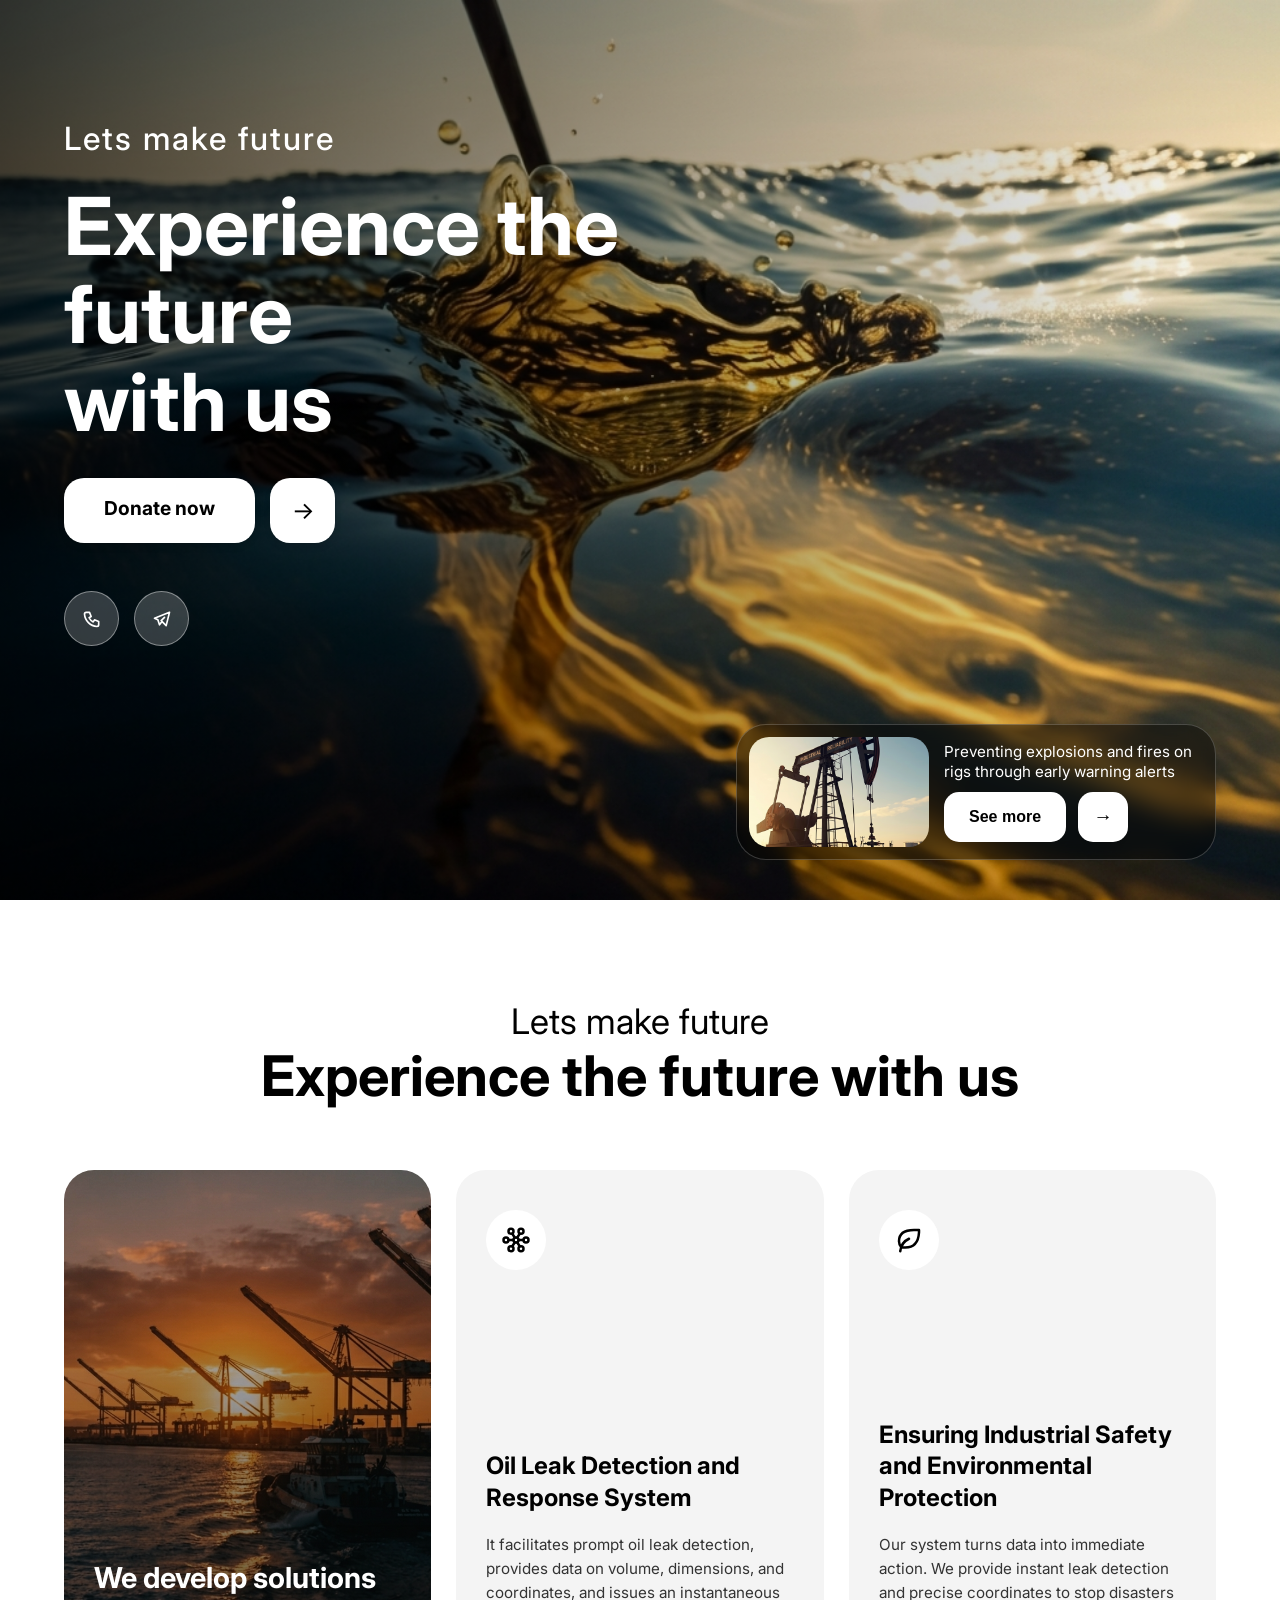
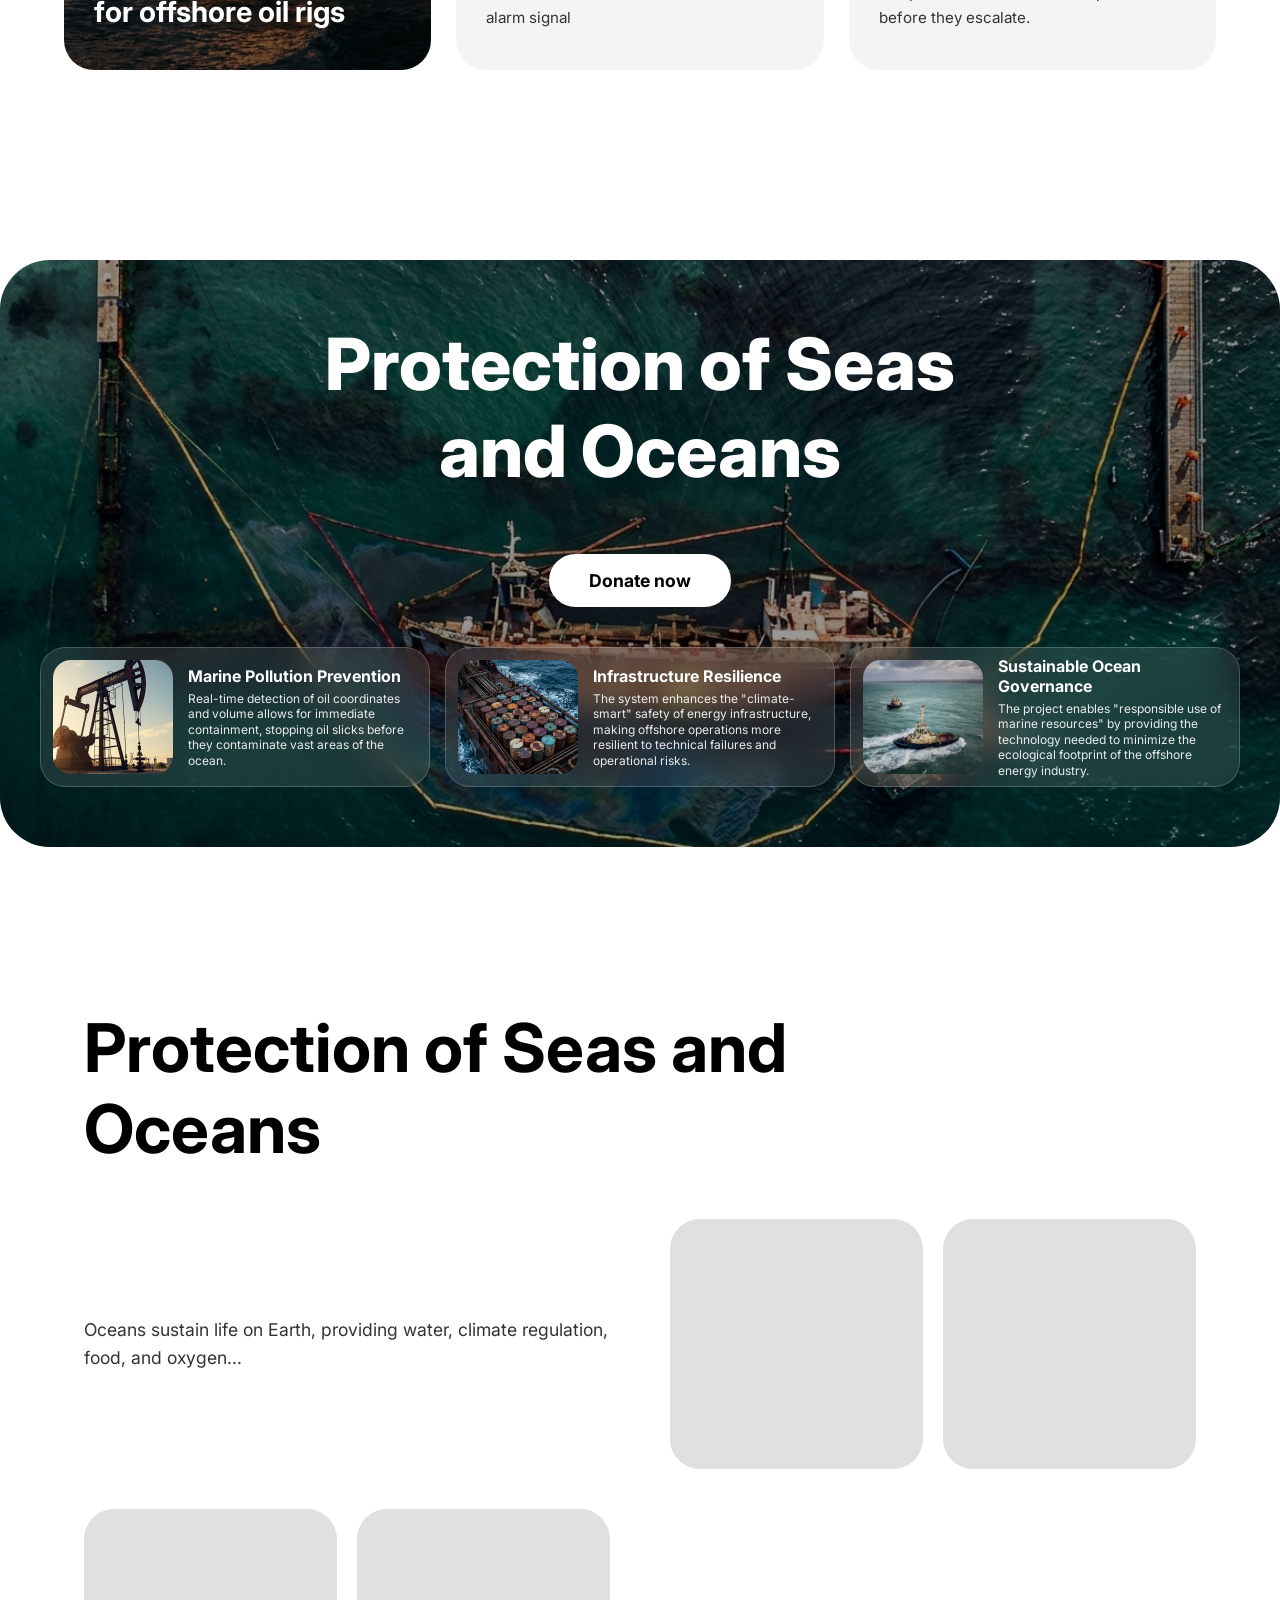
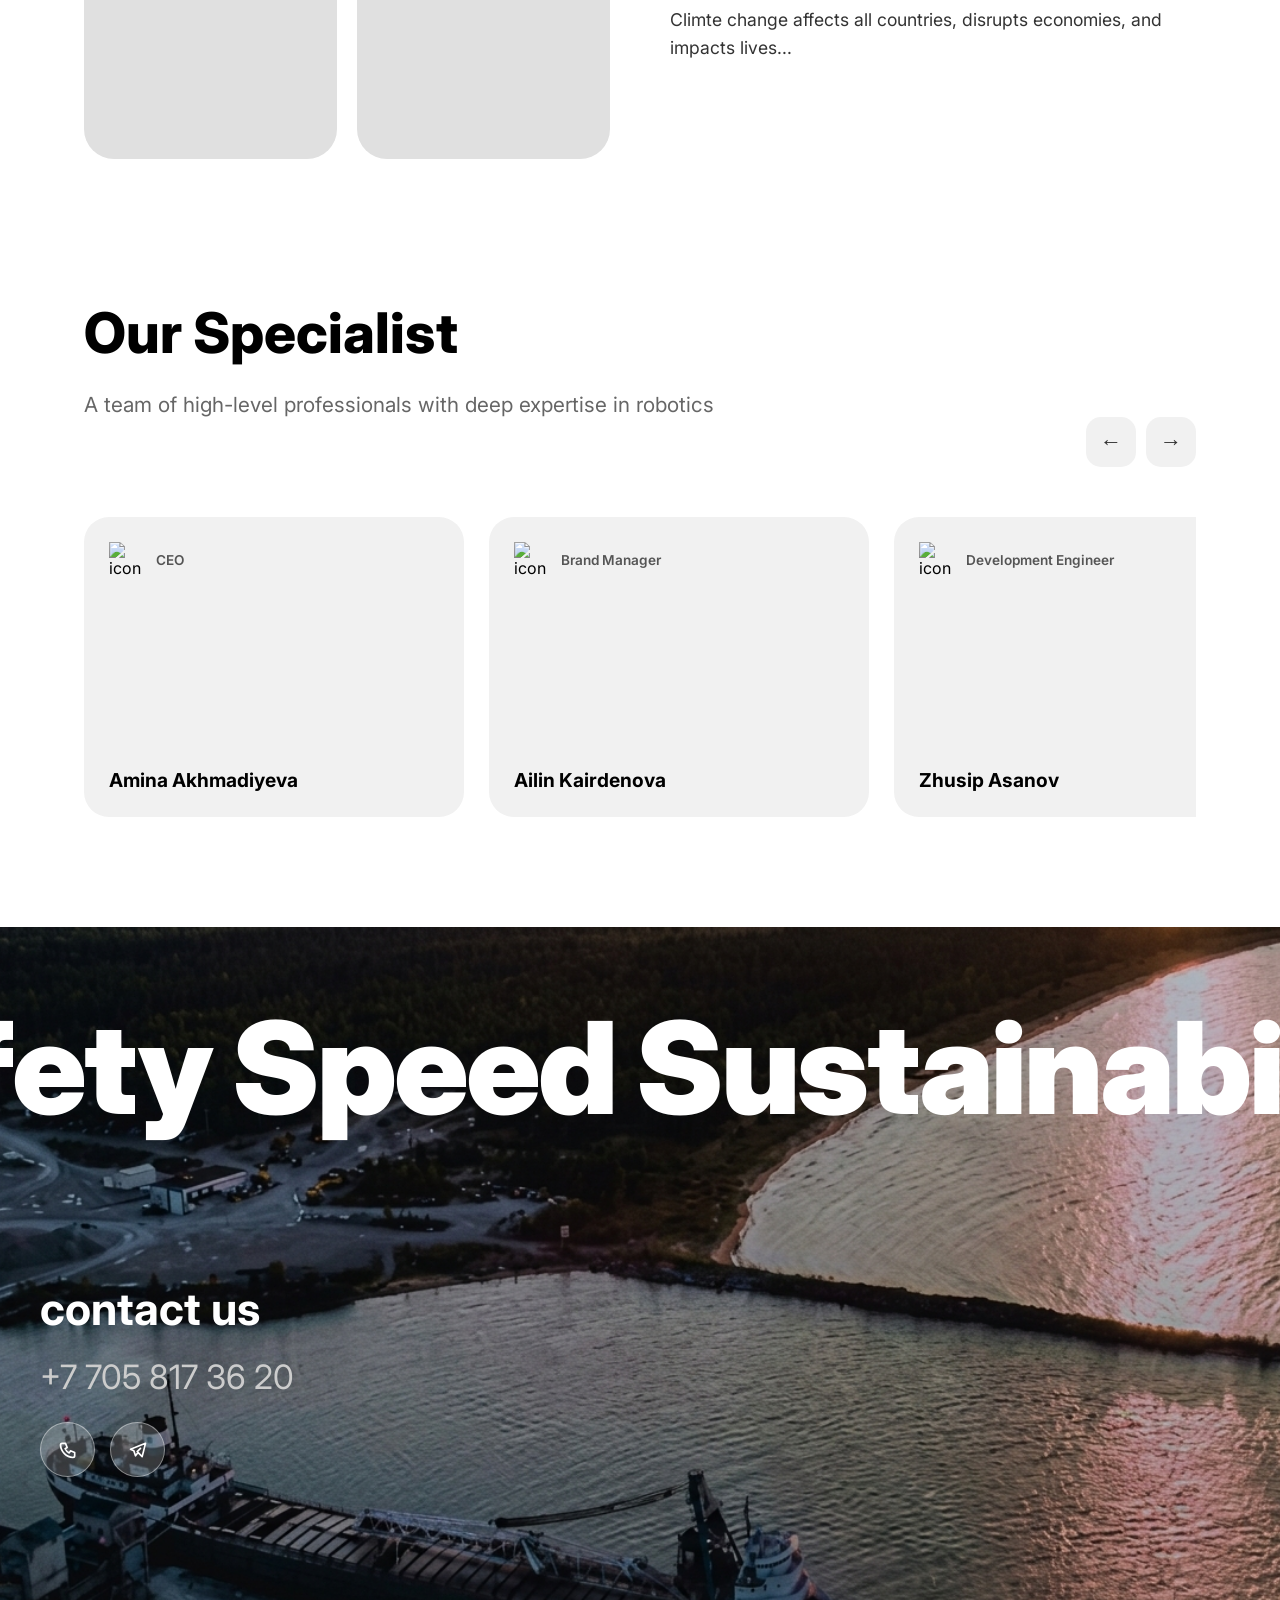
==== index.html @ 18b50895 "spec" ====
<!DOCTYPE html>
<html lang="ru">
<head>
    <meta charset="UTF-8">
    <meta name="viewport" content="width=device-width, initial-scale=1.0">
    <title>Noilence</title>
    <link rel="stylesheet" href="style.css">
    <link rel="icon" href="https://i.ibb.co.com/G32dVpZG/photo-2026-02-10-13-59-07.jpg" type="image/png">
    <link href="https://fonts.googleapis.com/css2?family=Inter:wght@400;700&display=swap" rel="stylesheet">
</head>
<body>

<section class="hero">
    <div class="overlay"></div>
    
    <div class="container">
        <div class="hero-content">
            <p class="subtitle">Lets make future</p>
            <h1 class="title">Experience the <br> future <br> with us</h1>
            
            <div class="cta-group">
                <a href="DonateNow.html" class="btn-primary">Donate now</a>
                <a href="#" class="btn-arrow">→</a>
            </div>
            
            <div class="social-links">
                <a href="#" class="icon-link"><img src="images/phone.svg" alt="phone"><i class="phone-icon"></i></a>
                <a href="#" class="icon-link"><img src="images/brand-telegram(1).svg" alt="telegram"><i class="telegram-icon"></i></a>
            </div>
        </div>

        <div class="info-card">
            <div class="card-image"></div>
            <div class="card-text">
                <p>Preventing explosions and fires on rigs through early warning alerts</p>
                <div class="card-actions">
                    <button class="btn-secondary">See more</button>
                    <button class="arrow-small-btn">→</button>
                </div>          
            </div>
        </div>
    </div>
</section>

<section class="solutions">
    <div class="container-solutions">
        <p class="subtitle-dark">Lets make future</p>
        <h2 class="title-dark">Experience the future with us</h2>
        
        <div class="grid-container">
            <div class="grid-card card-main">
                <h3>We develop solutions for offshore oil rigs</h3>
            </div>
            <div class="grid-card card-info">
    <div class="circle-icon">
        <svg xmlns="http://www.w3.org/2000/svg" width="24" height="24" viewBox="0 0 24 24" fill="none" stroke="currentColor" stroke-width="2" stroke-linecap="round" stroke-linejoin="round" class="icon icon-tabler icons-tabler-outline icon-tabler-topology-star-3"><path stroke="none" d="M0 0h24v24H0z" fill="none"/><path d="M10 19a2 2 0 1 0 -4 0a2 2 0 0 0 4 0" /><path d="M18 5a2 2 0 1 0 -4 0a2 2 0 0 0 4 0" /><path d="M10 5a2 2 0 1 0 -4 0a2 2 0 0 0 4 0" /><path d="M6 12a2 2 0 1 0 -4 0a2 2 0 0 0 4 0" /><path d="M18 19a2 2 0 1 0 -4 0a2 2 0 0 0 4 0" /><path d="M14 12a2 2 0 1 0 -4 0a2 2 0 0 0 4 0" /><path d="M22 12a2 2 0 1 0 -4 0a2 2 0 0 0 4 0" /><path d="M6 12h4" /><path d="M14 12h4" /><path d="M15 7l-2 3" /><path d="M9 7l2 3" /><path d="M11 14l-2 3" /><path d="M13 14l2 3" /></svg>
    </div>
    <h4>Oil Leak Detection and Response System</h4>
    <p>It facilitates prompt oil leak detection, provides data on volume, dimensions, and coordinates, and issues an instantaneous alarm signal</p>
</div>

<div class="grid-card card-info">
    <div class="circle-icon icon-eco">
        <svg xmlns="http://www.w3.org/2000/svg" width="24" height="24" viewBox="0 0 24 24" fill="none" stroke="currentColor" stroke-width="2" stroke-linecap="round" stroke-linejoin="round" class="icon icon-tabler icons-tabler-outline icon-tabler-leaf"><path stroke="none" d="M0 0h24v24H0z" fill="none"/><path d="M5 21c.5 -4.5 2.5 -8 7 -10" /><path d="M9 18c6.218 0 10.5 -3.288 11 -12v-2h-4.014c-9 0 -11.986 4 -12 9c0 1 0 3 2 5h3l.014 0" /></svg>
    </div>
    <h4>Ensuring Industrial Safety and Environmental Protection</h4>
    <p>Our system turns data into immediate action. We provide instant leak detection and precise coordinates to stop disasters before they escalate.</p>
</div>
        </div>
    </div>
</section>
<section class="ocean-protection">
    <div class="ocean-overlay">
        <h2 class="ocean-title">Protection of Seas <br>and Oceans</h2>
        <a href="DonateNow.html" class="btn-primary-large">Donate now</a>

        <div class="ocean-grid">
            <div class="glass-card">
                <div class="glass-img" style="background-image: url('images/herow.png');"></div>
                <div class="glass-content">
                    <h5>Marine Pollution Prevention</h5>
                    <p>Real-time detection of oil coordinates and volume allows for immediate containment, stopping oil slicks before they contaminate vast areas of the ocean.</p>
                </div>
            </div>

            <div class="glass-card">
                <div class="glass-img" style="background-image: url('images/ocean-protection2pic.png');"></div>
                <div class="glass-content">
                    <h5>Infrastructure Resilience</h5>
                    <p>The system enhances the "climate-smart" safety of energy infrastructure, making offshore operations more resilient to technical failures and operational risks.</p>
                </div>
            </div>

            <div class="glass-card">
                <div class="glass-img" style="background-image: url('images/card.png');"></div>
                <div class="glass-content">
                    <h5>Sustainable Ocean Governance</h5>
                    <p>The project enables "responsible use of marine resources" by providing the technology needed to minimize the ecological footprint of the offshore energy industry.</p>
                </div>
            </div>
        </div>
    </div>
</section>
<section class="about-robotics">
    <div class="container">
        
        <div class="robot-content">
            <h2 class="main-title">Protection of Seas and <br> Oceans</h2>
            <div class="grid-layout">
                <div class="text-block">
                    <p>Oceans sustain life on Earth, providing water, climate regulation, food, and oxygen...</p>
                </div>
                <div class="cards-row">
                    <div class="placeholder-card small"></div>
                    <div class="placeholder-card small"></div>
                </div>
                
                <div class="cards-row">
                    <div class="placeholder-card small"></div>
                    <div class="placeholder-card small"></div>
                </div>
                
                <div class="text-block">
                    <p>Climte change affects all countries, disrupts economies, and impacts lives...</p>
                </div>
            </div>
        </div>

        <div class="section-divider"></div>

       <div class="specialists-content">
    <div class="spec-header-row">
        <div>
            <h2 class="spec-title">Our Specialist</h2>
            <p class="spec-subtitle">A team of high-level professionals with deep expertise in robotics</p>
        </div>
        <div class="slider-controls">
            <button class="slider-btn prev-btn" onclick="scrollSlider(-400)">←</button>
            <button class="slider-btn next-btn" onclick="scrollSlider(400)">→</button>
        </div>
    </div>

    <div class="spec-slider-wrapper">
    <div class="spec-scroll-container" id="specialistSlider">
        
        <div class="spec-card">
            <div class="spec-icon-wrap">
                <img src="https://cdn-icons-png.flaticon.com/512/1144/1144760.png" alt="icon" class="spec-icon">
                <span class="spec-role">CEO</span>
            </div>
            <h4 class="spec-name">Amina Akhmadiyeva</h4>
        </div>

        <div class="spec-card">
            <div class="spec-icon-wrap">
                <img src="https://cdn-icons-png.flaticon.com/512/1144/1144760.png" alt="icon" class="spec-icon">
                <span class="spec-role">Brand Manager</span>
            </div>
            <h4 class="spec-name">Ailin Kairdenova</h4>
        </div>

        <div class="spec-card">
            <div class="spec-icon-wrap">
                <img src="https://cdn-icons-png.flaticon.com/512/1144/1144760.png" alt="icon" class="spec-icon">
                <span class="spec-role">Development Engineer</span>
            </div>
            <h4 class="spec-name">Zhusip Asanov</h4>
        </div>

        <div class="spec-card">
            <div class="spec-icon-wrap">
                <img src="https://cdn-icons-png.flaticon.com/512/1144/1144760.png" alt="icon" class="spec-icon">
                <span class="spec-role">Design Engineer</span>
            </div>
            <h4 class="spec-name">Adilzhan Amangeldi</h4>
        </div>

        <div class="spec-card">
            <div class="spec-icon-wrap">
                <img src="https://cdn-icons-png.flaticon.com/512/1144/1144760.png" alt="icon" class="spec-icon">
                <span class="spec-role">Design Engineer</span>
            </div>
            <h4 class="spec-name">Abylai Adilbek</h4>
        </div>

        <div class="spec-card">
            <div class="spec-icon-wrap">
                <img src="https://cdn-icons-png.flaticon.com/512/1144/1144760.png" alt="icon" class="spec-icon">
                <span class="spec-role">Robotics Engineer</span>
            </div>
            <h4 class="spec-name">Adiyat Seitov</h4>
        </div>

        <div class="spec-card">
            <div class="spec-icon-wrap">
                <img src="https://cdn-icons-png.flaticon.com/512/1144/1144760.png" alt="icon" class="spec-icon">
                <span class="spec-role">Robotics Team Member</span>
            </div>
            <h4 class="spec-name">Ukibai Zhalel</h4>
        </div>

        <div class="spec-card">
            <div class="spec-icon-wrap">
                <img src="https://cdn-icons-png.flaticon.com/512/1144/1144760.png" alt="icon" class="spec-icon">
                <span class="spec-role">Project Manager</span>
            </div>
            <h4 class="spec-name">Saida Sandibekova</h4>
        </div>

        <div class="spec-card">
            <div class="spec-icon-wrap">
                <img src="https://cdn-icons-png.flaticon.com/512/1144/1144760.png" alt="icon" class="spec-icon">
                <span class="spec-role">Robotics Team Member</span>
            </div>
            <h4 class="spec-name">Alinur Kanatbek</h4>
        </div>
    </div>
    </div>
</div>

    </div>
</section>
<section class="ending-section">
    <div class="ending-overlay">
        <div class="container">
            <h2 class="ending-title">Safety Speed Sustainability</h2>
            
            <div class="contact-box">
                <h3 class="contact-label">contact us</h3>
                <a href="tel:+77058173620" class="contact-phone">+7 705 817 36 20</a>
                
                <div class="social-icons">
                    <a href="tel:+77058173620" class="icon-link">
                        <img src="images/phone.svg" alt="phone">
                    </a>
                    <a href="https://t.me/your_account" class="icon-link">
                        <img src="images/brand-telegram(1).svg" alt="telegram">
                    </a>
                </div>
            </div>
        </div>
    </div>
</section>
<script>
    function scrollSlider(distance) {
        const slider = document.getElementById('specialistSlider');
        slider.scrollBy({
            left: distance,
            behavior: 'smooth'
        });
    }
</script>
</body>
</html>
---- style.css ----
@media (max-width: 768px) {

.hero {
    height: auto;
    padding: 80px 0;
}

.container {
    height: auto;
    padding-bottom: 40px;
}

.title {
    font-size: 2.2rem;
}

.subtitle {
    font-size: 1.2rem;
}

.hero-cta,
.cta-group {
    flex-direction: column;
    align-items: flex-start;
}

.info-card {
    position: static;
    margin-top: 30px;
    max-width: 100%;
}

}
/* Финальные правки для мобильной адаптации */
@media (max-width: 768px) {
    
    /* Исправляем сетку решений */
    .grid-container {
        display: flex !important; /* Используем flex для надежности */
        flex-direction: column !important; 
        gap: 20px !important;
        width: 100% !important;
        padding: 0 15px !important;
    }

    .grid-card {
        width: 100% !important;
        height: auto !important; /* Чтобы высота подстраивалась под текст */
        min-height: 400px;
        margin-bottom: 10px;
    }

    /* Исправляем заголовок, чтобы он не обрезался */
    .title-dark {
        font-size: 2.2rem !important;
        line-height: 1.2 !important;
        text-align: center !important;
    }

    /* Контейнер решений */
    .container-solutions {
        padding: 0 20px !important;
        width: 100% !important;
    }

    /* Убираем фиксированную высоту секции, если она есть */
    .solutions {
        height: auto !important;
        padding: 60px 0 !important;
    }
}
@media (max-width: 768px) {
    .ocean-grid {
        grid-template-columns: 1fr !important; /* Форсируем одну колонку */
        gap: 15px;
    }

    .glass-card {
        height: auto !important; /* Позволяем карточке растягиваться под контент */
        padding: 20px;
    }
}
@media (max-width: 768px) {
    /* 1. Превращаем грид в вертикальный флекс-контейнер */
    .grid-layout {
        display: flex !important;
        flex-direction: column !important;
        gap: 20px !important;
    }

    /* 2. Назначаем новый порядок элементам (order) */
    
    /* Первая группа фото (была 2-й в HTML) */
    .grid-layout .cards-row:nth-of-type(1) {
        order: 1 !important;
    }

    /* Первый блок текста (был 1-м в HTML) */
    .grid-layout .text-block:nth-of-type(1) {
        order: 2 !important;
        margin-bottom: 20px; /* Отступ перед следующей группой */
    }

    /* Вторая группа фото (была 3-й в HTML) */
    .grid-layout .cards-row:nth-of-type(2) {
        order: 3 !important;
    }

    /* Второй блок текста (был 4-м в HTML) */
    .grid-layout .text-block:nth-of-type(2) {
        order: 4 !important;
    }

    /* 3. Настройка самих карточек с фото, чтобы они не исчезали */
    .cards-row {
        display: flex !important;
        flex-direction: row !important; /* Фото в ряд по 2, как в оригинале */
        gap: 10px !important;
        width: 100% !important;
    }

    .placeholder-card.small {
        display: block !important;
        height: 180px !important; /* Обязательная высота */
        flex: 1 !important;
        background-color: #e0e0e0 !important;
        border-radius: 20px !important;
    }

    /* Центрируем текст для мобильных */
    .text-block p {
        text-align: left;
        font-size: 1rem !important;
        line-height: 1.5 !important;
    }

    .main-title {
        font-size: 2.2rem !important;
        text-align: center;
        margin-bottom: 30px !important;
    }
}
@media (max-width: 768px) {
    /* 1. Уменьшаем основной заголовок секции */
    .ending-title, 
    .ending h2 { 
        font-size: 5rem !important; /* Уменьшенный размер для Safety Speed Sustainability */
        line-height: 1.2 !important;
        margin-left: 20px !important;  /* Отступ от левого края */
        padding-right: 20px !important; /* Чтобы текст не касался правого края при переносе */
    }

    /* 2. Настройка блока контактов и текста */
    .contact-us-text,
    .ending-phone,
    .ending-subtitle {
        margin-left: 20px !important;  /* Единый отступ для всех текстовых элементов */
        font-size: 1.1rem !important;
    }

    /* 3. Оптимизация иконок социальных сетей / связи */
    .ending-icons-container,
    .social-links {
        display: flex !important;
        gap: 12px !important;         /* Чуть меньше расстояние между самими иконками */
        margin-left: 20px !important;  /* Отступ блока иконок от левого края */
        margin-top: 15px !important;
    }

    .ending-icon, 
    .social-links a {
        width: 40px !important;        /* Чуть уменьшаем размер самих кружков */
        height: 40px !important;
    }

    /* 4. Общий контейнер секции (если нужно добавить внутренний охват) */
    .ending-content {
        padding-left: 0 !important;   /* Сбрасываем старые падинги, если они мешают */
        display: flex;
        flex-direction: column;
        align-items: flex-start;      /* Выравнивание всего контента по левой линии */
    }
}

@media (max-width: 768px) {
    /* Исправляем общий контейнер секции */
    .about-robotics .container {
        padding: 40px 20px !important;
        height: auto !important;
        display: block !important; /* Убираем влияние флекса из Hero */
    }

    /* Делаем заголовок меньше, чтобы он не занимал весь экран */
    .main-title {
        font-size: 2.2rem !important;
        margin-bottom: 30px !important;
        line-height: 1.2;
    }

    /* Главная магия: превращаем грид в вертикальный стек */
    .grid-layout {
        display: flex !important;
        flex-direction: column !important; /* Все элементы один под другим */
        gap: 30px !important;
    }

    /* Исправляем контейнер для ПАРЫ картинок */
    .cards-row {
        display: flex !important;
        flex-direction: row !important; /* Оставляем 2 картинки в ряд, если они маленькие */
        gap: 10px !important;
        width: 100% !important;
        height: auto !important;
    }

    /* Если хотите, чтобы на телефоне картинки тоже были одна под другой — 
       поменяйте выше row на column */

    /* ПРИНУДИТЕЛЬНО возвращаем высоту карточкам */
    .placeholder-card.small {
        display: block !important;
        height: 180px !important; /* Без этой строки они будут 0px и "исчезнут" */
        background-color: #e0e0e0 !important;
        border-radius: 20px !important;
        flex: 1 !important;
        visibility: visible !important;
        opacity: 1 !important;
    }

    /* Текст под картинками */
    .text-block {
        width: 100% !important;
    }

    .text-block p {
        font-size: 1rem !important;
        line-height: 1.5 !important;
    }
}
@media (max-width: 768px) {
    /* Основной контейнер шапки */
    .spec-header-row {
        display: flex !important;
        flex-direction: column !important; /* Текст и кнопки на разных уровнях */
        align-items: flex-start !important; /* Весь блок прижат влево */
        padding: 0 20px !important;         /* Безопасная зона от краев экрана */
        width: 100% !important;
        box-sizing: border-box !important;
    }

    .spec-title {
        font-size: 2.2rem !important;
        text-align: left !important;
        margin-bottom: 10px !important;
    }

    /* Контейнер для кнопок: смещаем его вправо */
    .slider-controls {
        display: flex !important;
        width: 100% !important;           /* Растягиваем на всю ширину */
        justify-content: flex-end !important; /* Смещаем КНОПКИ ВПРАВО */
        gap: 8px !important;              /* Уменьшенное расстояние между стрелками */
        margin-top: 10px !important;
    }

    /* Стили самих кнопок для компактности */
    .slider-btn {
        width: 46px !important;
        height: 46px !important;
        border-radius: 12px !important;
        background-color: #f1f1f1 !important;
    }

    /* Настройка контейнера слайдера, чтобы он не обрезался */
    .spec-scroll-container {
        padding: 10px 20px !important;    /* Совпадает с падингом заголовка */
        gap: 15px !important;
    }
}

:root {
    --white: #ffffff;
    --black: #000000;
    --font-main: 'Inter', sans-serif;
}

* {
    margin: 0;
    padding: 0;
    box-sizing: border-box;
}

body {
    font-family: var(--font-main);
    background-color: var(--black);
    color: var(--white);
    overflow-x: hidden; /* Оставьте это, чтобы избежать боковой прокрутки */
}

.hero {
    position: relative;
    height: 100vh; /* Секция занимает всю высоту экрана */
    width: 100%;
    
    /* Добавление изображения по ссылке */
    background-image: url('images/herobackground.png');
    
    /* Настройки отображения */
    background-repeat: no-repeat;
    background-position: center center;
    background-size: cover; /* Изображение масштабируется, заполняя блок */
    
    display: flex;
    align-items: center;
}
/* Затемнение фона для читаемости текста */
.overlay {
    position: absolute;
    top: 0;
    left: 0;
    width: 100%;
    height: 100%;
    background: linear-gradient(to right, rgba(0,0,0,0.7) 0%, transparent 100%);
}
.container {
    position: relative;
    z-index: 2;
    width: 90%;
    max-width: 1200px;
    margin: 0 auto;
    display: flex;
    flex-direction: column;
    justify-content: center; /* Центрируем контент по вертикали */
    height: 100vh;           /* Используем всю высоту для свободы маневра */
    padding-bottom: 5vh;     /* Оставляем место внизу для карточки */
}

.hero-content {
    margin-top: -50px;       /* Небольшое смещение заголовка вверх для баланса */
    margin-bottom: 2.5rem;
}
/* Типографика */
.subtitle {
    font-size: 2rem;                   /* Увеличьте с 1.2 до 1.4 или 1.5 */
    letter-spacing: 2px;                 /* Добавьте «воздуха» между буквами */
    margin-bottom: 1.5rem;
    font-weight: 500;
}

.title {
    font-size: clamp(3rem, 8vw, 5rem);
    line-height: 1.1;
    font-weight: 700;
    margin-bottom: 2rem;
}

/* Кнопки */
.hero-cta {
    display: flex;
    align-items: center;
    gap: 15px; /* Расстояние между кнопками */
    margin-top: 30px;
}
.cta-group {
    display: flex;          /* Включает режим гибкого контейнера */
    flex-direction: row;    /* Выстраивает элементы в ряд (по умолчанию) */
    align-items: center;    /* Выравнивает кнопку и стрелку по вертикальному центру */
    gap: 15px;              /* Создает аккуратный отступ между кнопкой и стрелкой */
    margin-bottom: 3rem;
    margin-top: 30px;
}
.btn-primary {
    display: inline-block;
    background: #ffffff; /* Полностью белый фон */
    color: #000000; /* Черный текст */
    padding: 18px 40px; /* Увеличенный паддинг для размера */
    border-radius: 20px; /* Большой радиус закругления */
    text-decoration: none;
    font-weight: 700; /* Жирный шрифт */
    font-size: 1.2rem;
    border: none;
    transition: background-color 0.3s, transform 0.2s;
    box-shadow: 0 4px 6px rgba(0, 0, 0, 0.1); /* Легкая тень */
    height: 65px; /* Квадратная форма */
}
.btn-primary:hover {
    background: #f0f0f0; /* Легкое затемнение */
}
.btn-arrow {
    display: flex;          /* Чтобы стрелка внутри была по центру */
    background: #ffffff; /* Полностью белый фон */
    color: #000000; /* Черная стрелка */
    width: 65px; /* Квадратная форма */
    height: 65px; /* Квадратная форма */
    border-radius: 20px; /* Тот же радиус */
    border: none;
    justify-content: center;
    align-items: center;
    text-decoration: none;
    font-size: 1.5rem;
    transition: background-color 0.3s;
    box-shadow: 0 4px 6px rgba(0, 0, 0, 0.1);
}

.btn-arrow:hover {
    background: #f0f0f0;
}
/* social media*/
.social-links {
    display: flex;
    gap: 15px;      
    margin-top: 25px;   
}

.icon-link {
    width: 50px;
    height: 50px;
    border: 1px solid rgba(255, 255, 255, 0.4); 
    border-radius: 50%;
    display: flex;
    justify-content: center;
    align-items: center;
    color: var(--white);
    text-decoration: none;
    transition: all 0.3s ease;
}

.icon-link:hover {
    border-color: var(--white); 
    background: rgba(255, 255, 255, 0.1);
    transform: translateY(-3px);   
}


/* Инфо-карточка в углу */
.info-card {
    position: absolute;      
    bottom: 40px;       
    right: 0;              
    background: rgba(0, 0, 0, 0.4);
    backdrop-filter: blur(15px);
    border: 1px solid rgba(255, 255, 255, 0.2);
    border-radius: 30px;  
    display: flex;
    padding: 12px;         
    max-width: 480px;     
    align-items: center;
}
.card-image {
    width: 180px;          
    height: 110px;
    border-radius: 20px;
    flex-shrink: 0;
    background: url('images/herow.png') center/cover;
}
.card-text {
    padding-left: 20px;
    display: flex;
    flex-direction: column;
    justify-content: center;
}
.card-text p {
    font-size: 0.95rem;     
    line-height: 1.3;
    margin-bottom: 10px;
}
.info-card .card-actions {
    display: flex;
    align-items: center;
    gap: 12px;
    margin-top: 0; 
}
/* "See more" */
.btn-secondary {
    background: #ffffff;
    color: #000000;
    height: 50px;      
    padding: 0 25px;
    border-radius: 15px; 
    text-decoration: none;
    font-weight: 700;
    font-size: 1rem;
    display: flex;
    align-items: center;
    justify-content: center;
    border: none;
    cursor: pointer;
    transition: background-color 0.3s;
}

.arrow-small-btn {
    display: flex;
    background: #ffffff;
    color: #000000;
    width: 50px;     
    height: 50px;
    border-radius: 15px; 
    border: none;
    justify-content: center;
    align-items: center;
    cursor: pointer;
    font-size: 1.2rem;
    transition: background-color 0.3s;
    box-shadow: 0 2px 4px rgba(0, 0, 0, 0.1);
}
.btn-secondary:hover, .arrow-small-btn:hover {
    background: #f0f0f0;
}


.card-text {
    padding-left: 15px;
    font-size: 0.8rem;
}

/*-------------------------------------------------------------------------------*/

.solutions {
    background-color: #ffffff;
    color: #000000;
    padding: 100px 0;
    text-align: center;
    width: 100%;
    min-height: 100vh;
}


.container-solutions {
    max-width: 1440px; 
    margin: 0 auto;   
    padding: 0 5%;   
}

.title-dark {
    font-size: 3.5rem;
    font-weight: 700;
    margin-bottom: 60px;
}
.subtitle-dark{
    font-size: 2.2rem;
}
.grid-container {
    display: grid;
    grid-template-columns: repeat(3, 1fr);
    gap: 25px;                           
    text-align: left;
}

.grid-card {
    background: #f4f4f4;
    border-radius: 30px;
    padding: 40px 30px;
    height: 500px;
    display: flex;
    flex-direction: column;
    justify-content: flex-end;
}

.card-main {
    background: linear-gradient(rgba(0,0,0,0.2), rgba(0,0,0,0.6)), 
                url('images/solution.png') center/cover;
    color: #ffffff;
}

.card-main h3 {
    font-size: 1.8rem;
    line-height: 1.2;
}

.card-info h4 {
    font-size: 1.5rem;
    margin: 20px 0;
    line-height: 1.3;
}

.card-info p {
    font-size: 0.95rem;
    color: #333;
    line-height: 1.6;
}

.circle-icon {
    width: 60px;
    height: 60px;
    background: #ffffff;
    border-radius: 50%;
    margin-bottom: auto; 
    display: flex;
    align-items: center;
    justify-content: center;
    font-size: 1.5rem;
}
.circle-icon {
    display: flex;
    align-items: center;
    justify-content: center;
    width: 60px;  /* Настройте под свой дизайн */
    height: 60px;
    border-radius: 50%;
    background-color: #ffffff; /* Цвет фона круга */
}

.circle-icon svg {
    width: 30px;  /* Размер самой иконки внутри круга */
    height: 30px;
    display: block;
}


/*___________________________________________________________________________*/
.ocean-protection {
    padding: 60px 0;
    background-color: #ffffff; /* Белый фон страницы вокруг баннера */
    display: flex;
    justify-content: center;
    width: 100%;
    margin: 0;
}

/* Сам баннер с фиксированными размерами из Figma */
.ocean-overlay {
    width: 100%;
    max-width: 1440px;
    /* ЗАМЕНИТЕ height: 538px НА ЭТО: */
    height: auto; 
    min-height: 538px; 
    padding-bottom: 80px; /* Добавим отступ снизу для красоты */
    
    margin: 0;
    border-radius: 50px;
    position: relative;
    overflow: hidden;
    background: url('images/ocean-protectionbackground.png') center/cover no-repeat;
    
    display: flex;
    flex-direction: column;
    align-items: center;
    justify-content: flex-start; /* Измените на flex-start, чтобы контент шел сверху вниз */
    gap: 40px; /* Добавит пространство между заголовком, кнопкой и карточками */
    padding: 60px 40px;
}
/* Затемнение фона для лучшей читаемости текста */
.ocean-overlay::before {
    content: '';
    position: absolute;
    top: 0; left: 0; width: 100%; height: 100%;
    background: rgba(0, 0, 0, 0.4);
    z-index: 1;
}

/* Стили заголовка и кнопки */
.ocean-title {
    position: relative;
    z-index: 2;
    font-size: 4.5rem;
    color: #ffffff;
    font-weight: 800;
    margin-bottom: 20px;
    text-align: center; 
    width: 100%;      
    margin-left: auto;
    margin-right: auto;
}

.btn-primary-large {
    position: relative;
    z-index: 2;
    background: #ffffff;
    color: #000000;
    padding: 16px 40px;
    border-radius: 40px;
    text-decoration: none;
    font-weight: 700;
    font-size: 1.1rem;
    transition: transform 0.3s ease, background-color 0.3s;
}

.btn-primary-large:hover {
    background-color: #f0f0f0;
    transform: scale(1.05);
}

/* Сетка карточек внизу баннера */
.ocean-grid {
    position: relative;
    z-index: 2;
    display: grid;
    grid-template-columns: repeat(3, 1fr);
    gap: 15px;
    width: 100%;
}

/* Эффект Glassmorphism для карточек */
.glass-card {
    background: rgba(255, 255, 255, 0.1);
    backdrop-filter: blur(15px); /* Размытие фона */
    border: 1px solid rgba(255, 255, 255, 0.2);
    border-radius: 25px;
    padding: 12px;
    display: flex;
    align-items: center;
    height: 140px;
}

.glass-img {
    width: 120px;
    height: 100%;
    border-radius: 18px;
    background-size: cover;
    background-position: center;
    flex-shrink: 0;
}

.glass-content {
    padding-left: 15px;
    color: #ffffff;
}

.glass-content h5 {
    font-size: 1rem;
    margin-bottom: 5px;
    font-weight: 700;
}


.glass-content p {
    font-size: 0.75rem;
    line-height: 1.3;
    opacity: 0.9;
}


/*__________________________________________*/
/*__________________________________________*/
/* Единая секция: Объединенный стиль */

.about-robotics {
    padding: 100px 0;           /* Достаточный отступ сверху и снизу */
    background-color: #ffffff;  /* Чистый белый фон */
    color: #000000;             /* Черный текст для контраста */
}

/* Используем специфичный контейнер, чтобы не заимствовать 100vh от Hero */
.about-robotics .container {
    max-width: 1200px;
    margin: 0 auto;
    padding: 0 20px;
    display: block;             /* Сбрасываем flex от Hero-контейнера */
    height: auto;               /* Позволяем блоку растягиваться по высоте контента */
}

/* --- Блок Robot Info --- */
.main-title {
    font-size: 4.2rem;
    font-weight: 700;
    margin-bottom: 50px;
    color: #000;
    text-align: left;
}

.grid-layout {
    display: grid;
    grid-template-columns: 1fr 1fr;
    gap: 40px 60px;             /* Расстояние между текстом и фото */
    align-items: center;
    margin-bottom: 80px;
}

.cards-row {
    display: flex;
    gap: 20px;
}

.placeholder-card.small {
    background-color: #e0e0e0;
    border-radius: 30px;
    flex: 1;
    height: 250px;
}

.text-block p {
    font-size: 1.1rem;
    line-height: 1.6;
    color: #333;
}

/* --- Разделитель --- */
.section-divider {
    height: 60px;               /* Оставляем только высоту пустого пространства */
    background-color: transparent; /* Делаем линию невидимой (прозрачной) */
    margin: 0;                  /* Обнуляем внешние отступы, чтобы не дублировать высоту */
}




/* --- Блок Specialists --- */


/* Выравнивание заголовка и кнопок в ряд */
.spec-header-row {
    display: flex;
    justify-content: space-between;
    align-items: flex-end;
    margin-bottom: 40px;
}

/* Настройка кнопок */
.slider-controls {
    display: flex;
    gap: 10px;
}

.slider-btn {
    background-color: #f1f1f1; /* Светлый фон для соответствия карточкам */
    border: none;               /* Убираем рамку для более чистого вида */
    border-radius: 15px;        /* Тот самый "мягкий квадрат" */
    width: 50px;
    height: 50px;
    font-size: 22px;            /* Укрупненные стрелки */
    color: #333;
    cursor: pointer;
    display: flex;
    align-items: center;
    justify-content: center;
    transition: all 0.3s ease;
}
.slider-btn:hover {
    background-color: #000;     /* Инверсия цвета при наведении */
    color: #fff;
    transform: translateY(-2px); /* Легкий подъем при наведении */
}

/* Контейнер слайдера */
.spec-slider-wrapper {
    overflow-x: hidden; /* Скрываем лишнее */
    padding: 10px 0;
}

.spec-scroll-container {
    display: flex;
    gap: 25px;
    scroll-behavior: smooth;
    overflow-x: auto;
    scrollbar-width: none; /* Скрываем скроллбар в Firefox */
}

.spec-scroll-container::-webkit-scrollbar {
    display: none; /* Скрываем скроллбар в Chrome/Safari */
}

/* Растянутая карточка */
.spec-card {
    flex-shrink: 0; /* Запрещаем сжатие */
    width: 380px;   /* Увеличенная ширина карточки */
    background-color: #f1f1f1;
    border-radius: 30px;
    padding: 40px 30px;
    min-height: 220px;
    display: flex;
    flex-direction: column;
    justify-content: space-between;
}


.spec-title {
    font-size: 3.5rem;
    font-weight: 800;
    margin-bottom: 10px;
    color: #000;
}

.spec-subtitle {
    font-size: 1.3rem;
    color: #666;
    margin-bottom: 50px;
    margin-top: 25px;
}

.spec-grid {
    display: grid;              /* Используем grid для стабильности */
    grid-template-columns: repeat(auto-fit, minmax(250px, 1fr));
    gap: 25px;
}

.spec-card {
    background-color: #f1f1f1;
    border-radius: 25px;
    padding: 25px;
    height: 300px;
    display: flex;
    flex-direction: column;
    justify-content: space-between;
    transition: transform 0.3s;
}

.spec-card:hover {
    transform: translateY(-5px);
}

.spec-icon-wrap {
    display: flex;
    align-items: center;
    gap: 12px;
}

.spec-icon {
    width: 35px;
    height: 35px;
}

.spec-role {
    font-size: 0.85rem;
    font-weight: 600;
    color: #555;
}

.spec-name {
    font-size: 1.2rem;
    font-weight: 700;
}

/*________________________________________*/
.ending-section {
    position: relative;
    height: 700px; /* Увеличим высоту для еще большего масштаба */
    /* Растягиваем на всю ширину экрана */
    width: 100vw; 
    margin-left: calc(-50vw + 50%); /* Магическая формула центрирования при 100vw */
    margin-right: calc(-50vw + 50%);
    
    /* Работа с фоном */
    background-image: url('images/ending-section.png');
    background-size: cover;
    background-position: center;
    background-repeat: no-repeat;
    
    /* Если нужно, чтобы края были острыми (без рамок), ставим 0 */
    /* Если нужны скругления только сверху/снизу, используйте border-radius: 40px 40px 0 0; */
    border-radius: 0; 
    
    margin-top: 60px;
    margin-bottom: 0; /* Прижимаем к низу страницы */
    
    overflow: hidden;
    display: flex;
    align-items: center;
    justify-content: center;
    /* ... ваш предыдущий код ... */
    
    margin: 0;           /* Убираем все внешние отступы, которые создают "полосы" */
    padding: 0;          /* Обнуляем внутренние поля */
    border: none;        /* Гарантируем отсутствие рамок */
    outline: none;       /* Убираем контуры */
    
    /* Если секция должна быть на всю ширину */
    width: 100%; 
    display: flex;
    position: relative;
    overflow: hidden;
}

.ending-overlay {
    position: relative;
    width: 100%;
    height: 100%;
}
.ending-overlay .container {
    display: flex;
    flex-direction: column;
    /* Смещаем все содержимое к левому краю */
    align-items: flex-start; 
    justify-content: center;
    height: 100%;
    width: 100%;
    /* Текст теперь выравнивается по левому флагу */
    text-align: left; 
    padding-left: 80px; /* Отступ от левого края для "воздуха" */
}
.ending-title {
    /* Гигантский размер и центрирование */
    font-size: 8rem; 
    font-weight: 900;
    color: #ffffff;
    white-space: nowrap;
    letter-spacing: -3px;
    
    position: absolute;
    left: 50%;
    top: 20%; /* Чуть выше центра, чтобы освободить место снизу */
    transform: translate(-50%, -50%);
    pointer-events: none; /* Чтобы текст не мешал нажимать на ссылки */
}
.contact-box {
    position: absolute;
    /* Увеличьте это значение, чтобы поднять блок выше */
    bottom: 150px; /* Было 60px — теперь блок поднялся в два раза выше */
    
    left: 0px;   /* Оставляем привязку к левому краю */
    text-align: left;
    color: #ffffff;
    z-index: 10;
    
    /* Добавим плавный переход на случай, если вы захотите менять высоту динамически */
    transition: bottom 0.3s ease; 
}

.contact-label {
    margin-top: 30px;
    font-size: 2.8rem;
    font-weight: 700;
    margin-bottom: 20px;
}

.contact-phone {
    font-size: 2.1rem;
    color: #ccc;
    text-decoration: none;
    display: block;
    margin-bottom: 25px;
}

.social-icons {
    display: flex;
    gap: 15px;
}
.icon-link {
    width: 55px;
    height: 55px;
    background: rgba(255, 255, 255, 0.2);
    border-radius: 50%;
    display: flex;
    align-items: center;
    justify-content: center;
    transition: background 0.3s;
}

.icon-link:hover {
    background: rgba(255, 255, 255, 0.4);
}

.icon-link img {
    width: 20px;
    filter: invert(1); /* Делаем иконки белыми */
}
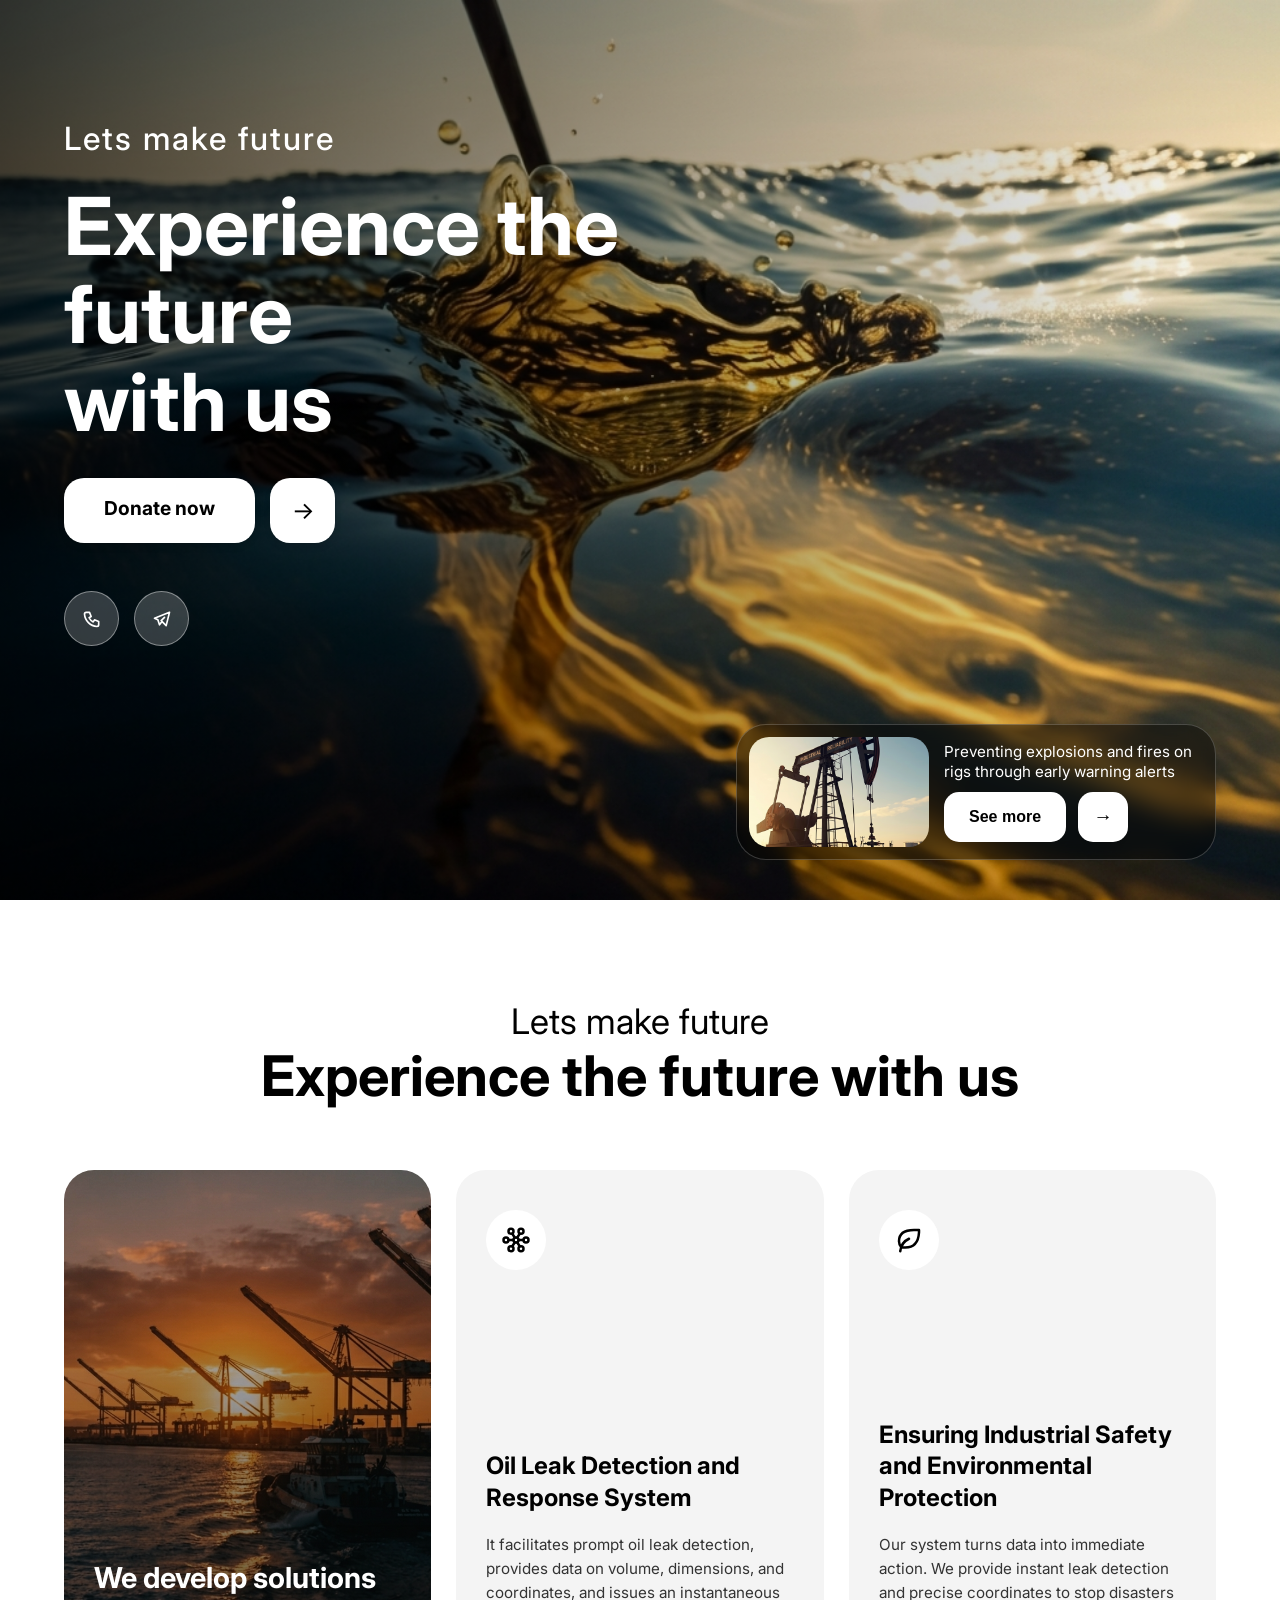
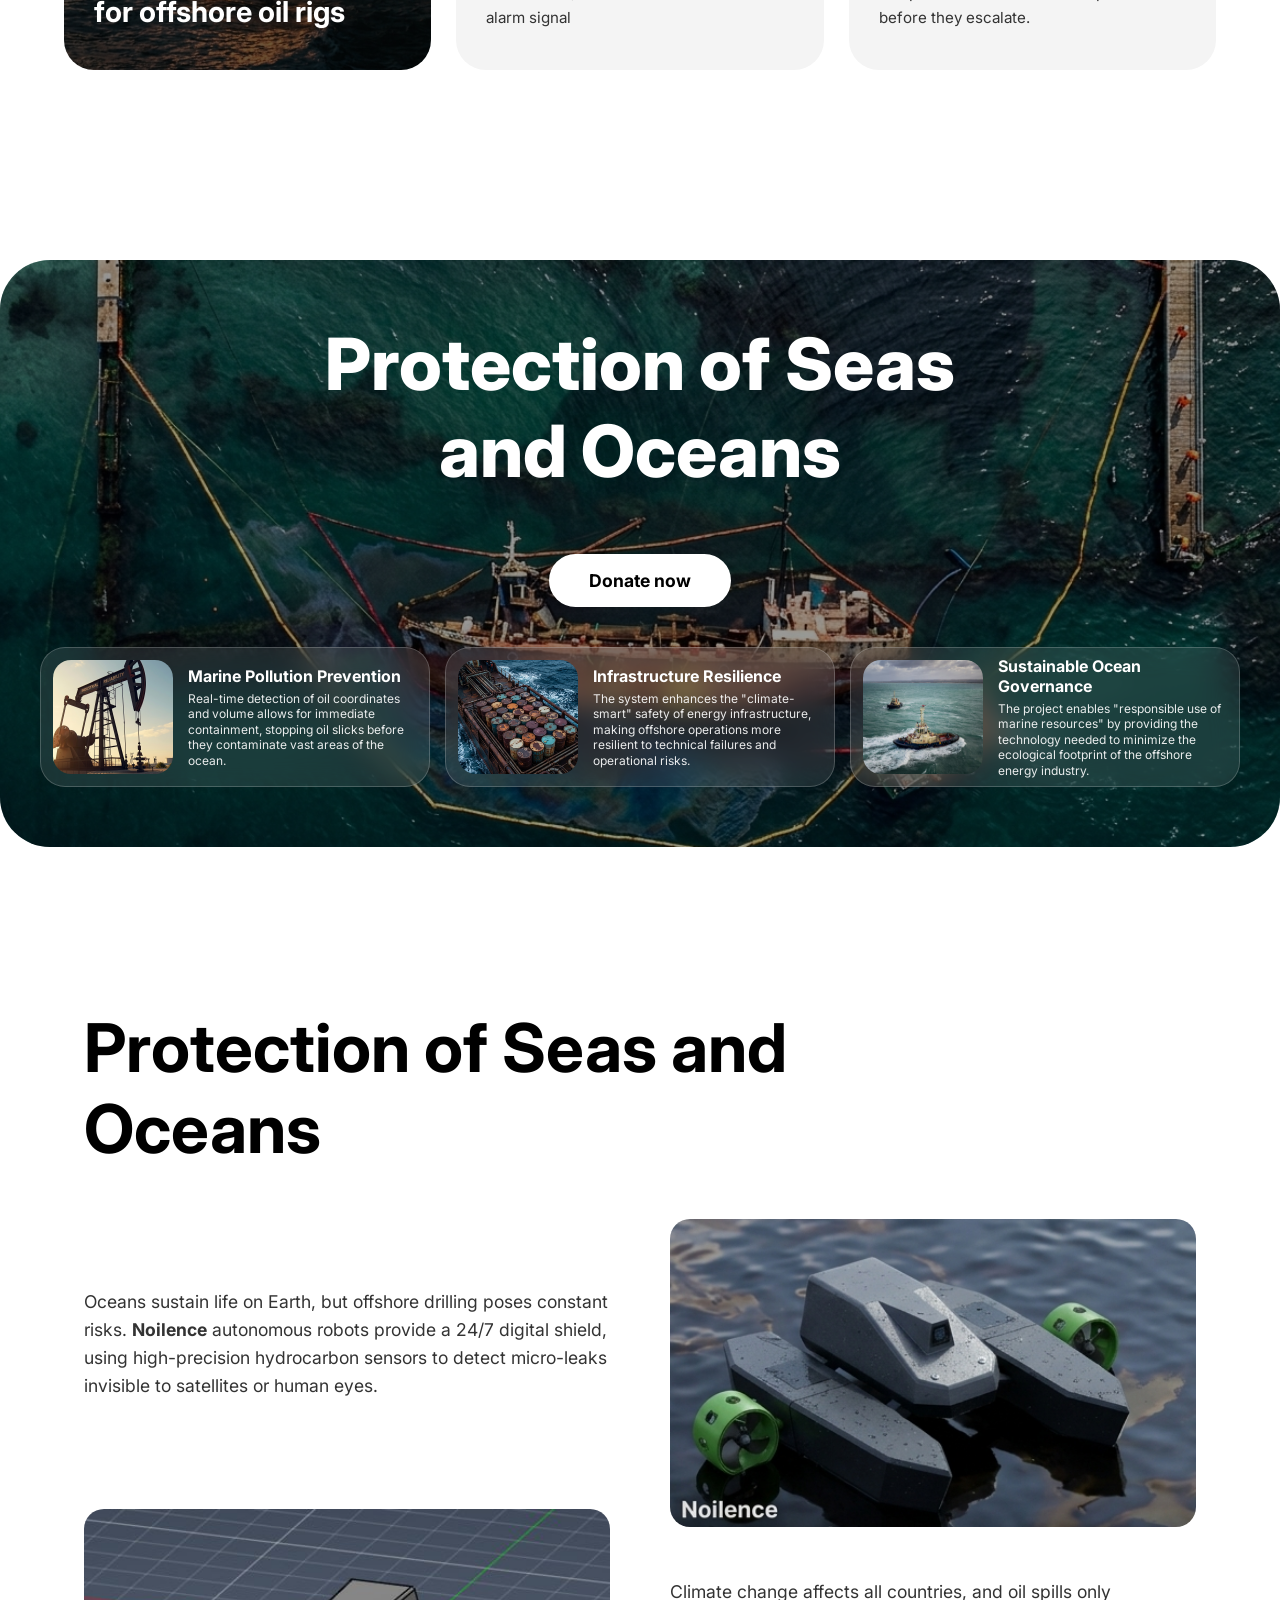
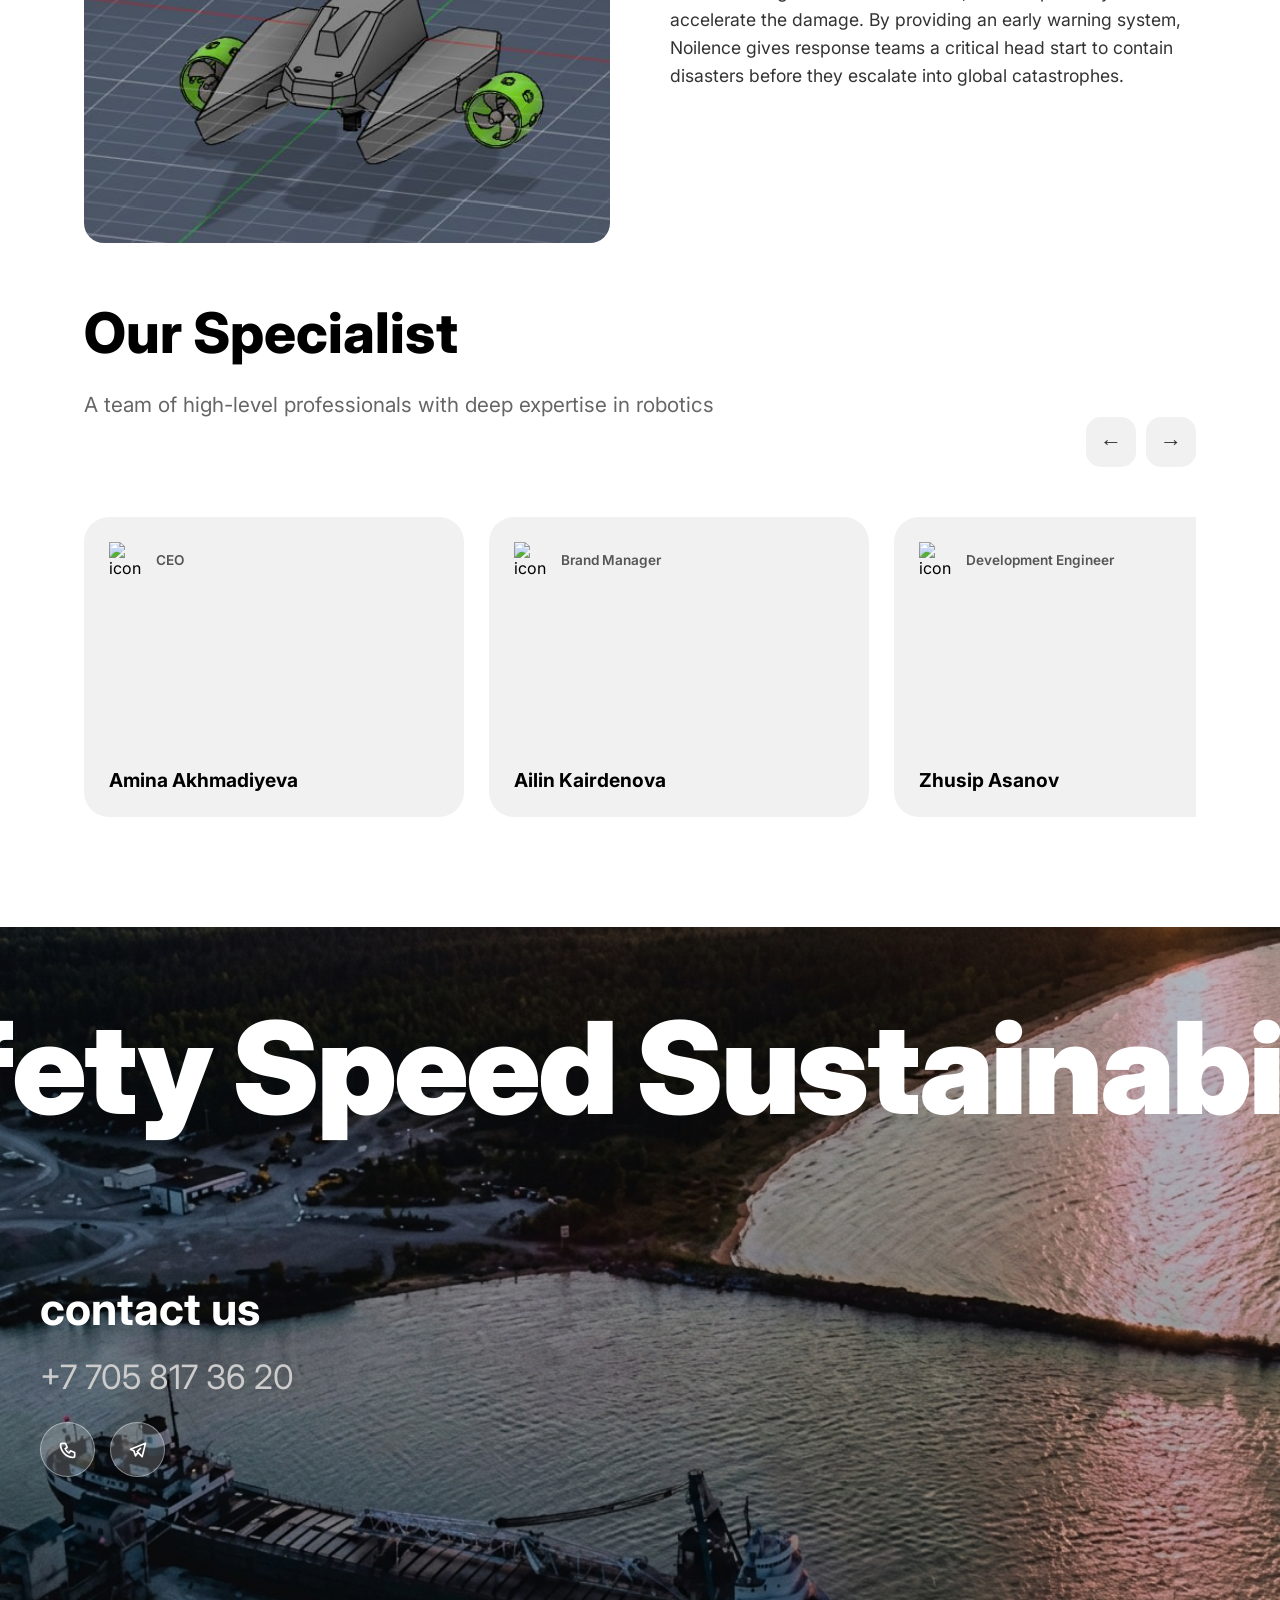
==== commit 5dfb0645: "robots section text and im" ====
--- a/index.html
+++ b/index.html
@@ -20,12 +20,12 @@
             
             <div class="cta-group">
                 <a href="DonateNow.html" class="btn-primary">Donate now</a>
-                <a href="#" class="btn-arrow">→</a>
+                <a href="DonateNow.html" class="btn-arrow">→</a>
             </div>
             
             <div class="social-links">
-                <a href="#" class="icon-link"><img src="images/phone.svg" alt="phone"><i class="phone-icon"></i></a>
-                <a href="#" class="icon-link"><img src="images/brand-telegram(1).svg" alt="telegram"><i class="telegram-icon"></i></a>
+                <a href="tel:+77058173620" class="icon-link"><img src="images/phone.svg" alt="phone"><i class="phone-icon"></i></a>
+                <a href="https://t.me/ammnum" class="icon-link"><img src="images/brand-telegram(1).svg" alt="telegram"><i class="telegram-icon"></i></a>
             </div>
         </div>
 
@@ -33,10 +33,12 @@
             <div class="card-image"></div>
             <div class="card-text">
                 <p>Preventing explosions and fires on rigs through early warning alerts</p>
-                <div class="card-actions">
-                    <button class="btn-secondary">See more</button>
-                    <button class="arrow-small-btn">→</button>
-                </div>          
+                <a href="Documentationpage.html" style="text-decoration: none;">
+                    <div class="card-actions">
+                        <button class="btn-secondary">See more</button>
+                        <button class="arrow-small-btn">→</button>
+                    </div>
+                </a>
             </div>
         </div>
     </div>
@@ -108,20 +110,31 @@
             <h2 class="main-title">Protection of Seas and <br> Oceans</h2>
             <div class="grid-layout">
                 <div class="text-block">
-                    <p>Oceans sustain life on Earth, providing water, climate regulation, food, and oxygen...</p>
+                    <p>
+                        Oceans sustain life on Earth, but offshore drilling poses constant risks. 
+                        <b>Noilence</b> autonomous robots provide a 24/7 digital shield, using 
+                        high-precision hydrocarbon sensors to detect micro-leaks invisible 
+                        to satellites or human eyes.
+                    </p>
                 </div>
                 <div class="cards-row">
-                    <div class="placeholder-card small"></div>
-                    <div class="placeholder-card small"></div>
+                    <div class="placeholder-card small" >
+                        <img src="images/robot_noilence.png" alt="robot" style="width: 100%; height: auto;">
+                    </div>
                 </div>
                 
                 <div class="cards-row">
-                    <div class="placeholder-card small"></div>
-                    <div class="placeholder-card small"></div>
+                    <div class="placeholder-card small" >
+                        <img src="images/photo_2026-02-09_23-28-10.jpg" alt="robot" style="width: 100%; height: auto;">
+                    </div>
                 </div>
                 
                 <div class="text-block">
-                    <p>Climte change affects all countries, disrupts economies, and impacts lives...</p>
+                    <p>
+                        Climate change affects all countries, and oil spills only accelerate the damage. 
+                        By providing an early warning system, Noilence gives response teams a critical 
+                        head start to contain disasters before they escalate into global catastrophes.
+                    </p>
                 </div>
             </div>
         </div>
@@ -233,7 +246,7 @@
                     <a href="tel:+77058173620" class="icon-link">
                         <img src="images/phone.svg" alt="phone">
                     </a>
-                    <a href="https://t.me/your_account" class="icon-link">
+                    <a href="https://t.me/ammnum" class="icon-link">
                         <img src="images/brand-telegram(1).svg" alt="telegram">
                     </a>
                 </div>
@@ -242,6 +255,7 @@
     </div>
 </section>
 <script>
+
     function scrollSlider(distance) {
         const slider = document.getElementById('specialistSlider');
         slider.scrollBy({
@@ -250,5 +264,59 @@
         });
     }
 </script>
+<script>
+document.addEventListener("DOMContentLoaded", function() {
+    const observerOptions = {
+        threshold: 0.15 // Элемент активируется, когда виден на 15%
+    };
+
+    const observer = new IntersectionObserver((entries) => {
+        entries.forEach(entry => {
+            if (entry.isIntersecting) {
+                entry.target.classList.add("active");
+                // Если нужно, чтобы анимация сработала только один раз:
+                observer.unobserve(entry.target);
+            }
+        });
+    }, observerOptions);
+
+    // Указываем, какие элементы анимировать
+    const elementsToAnimate = document.querySelectorAll(
+        '.grid-card, .glass-card, .spec-card, .main-title, .text-block'
+    );
+    
+    elementsToAnimate.forEach(el => {
+        el.classList.add('reveal'); // Добавляем класс скрытия программно
+        observer.observe(el);
+    });
+});
+</script>
+<script>
+document.addEventListener("DOMContentLoaded", function() {
+    const observerOptions = {
+        threshold: 0.2 // Анимация начнется, когда 20% секции появится на экране
+    };
+
+    const observer = new IntersectionObserver((entries) => {
+        entries.forEach(entry => {
+            if (entry.isIntersecting) {
+                entry.target.classList.add("active");
+            }
+        });
+    }, observerOptions);
+
+    // Выбираем заголовок и блок контактов в финальной секции
+    const endingElements = document.querySelectorAll('.ending-title, .contact-box');
+    
+    endingElements.forEach(el => {
+        observer.observe(el);
+    });
+});
+
+const observerOptions = {
+    threshold: 0.05 // Сработает, как только появится хотя бы край (5%)
+};
+
+</script>
 </body>
 </html>
--- a/style.css
+++ b/style.css
@@ -1042,4 +1042,88 @@
 .icon-link img {
     width: 20px;
     filter: invert(1); /* Делаем иконки белыми */
+}
+/* Базовый стиль для скрытых элементов */
+.reveal {
+    opacity: 0;
+    transform: translateY(30px);
+    transition: all 0.8s ease-out;
+}
+
+/* Состояние при появлении */
+.reveal.active {
+    opacity: 1;
+    transform: translateY(0);
+}
+
+/* Необязательно: задержка для карточек в сетке, чтобы они появлялись по очереди */
+.grid-card.reveal:nth-child(2) { transition-delay: 0.2s; }
+.grid-card.reveal:nth-child(3) { transition-delay: 0.4s; }
+.glass-card.reveal:nth-child(2) { transition-delay: 0.2s; }
+.glass-card.reveal:nth-child(3) { transition-delay: 0.4s; }
+
+/* Состояние покоя (скрыто) */
+.ending-title {
+    opacity: 0;
+    /* Сохраняем -50% по X для центрирования, но меняем Y и Scale для эффекта */
+    transform: translate(-50%, -40%) scale(0.95);
+    transition: opacity 1.2s ease-out, transform 1.2s cubic-bezier(0.22, 1, 0.36, 1);
+    will-change: transform, opacity;
+    
+}
+
+/* Состояние при активации (видимо) */
+.ending-title.active {
+    opacity: 1;
+    transform: translate(-50%, -50%) scale(1);
+}
+
+/* Анимация для блока контактов (по желанию) */
+.contact-box {
+    opacity: 0;
+    transform: translateX(-20px);
+    transition: all 0.8s ease-out 0.4s; /* Задержка 0.4s */
+}
+
+.contact-box.active {
+    opacity: 1;
+    transform: translateX(0);
+}
+
+.ending-title {
+    will-change: transform, opacity;
+    -webkit-backface-visibility: hidden; /* Убирает мерцание на iPhone */
+}
+
+.placeholder-card img {
+    border-radius: 12px; /* Придает современный вид */
+    transition: transform 0.3s ease; /* Добавляет интерактивности при наведении */
+}
+
+.placeholder-card img:hover {
+    transform: scale(1.05);
+}
+
+/* Добавь это в конец style.css или в секцию с .reveal */
+
+.placeholder-card.reveal {
+    opacity: 0;
+    transform: translateY(40px) scale(0.9); /* Чуть уменьшаем при скрытии */
+    transition: opacity 1s ease-out, transform 1s cubic-bezier(0.175, 0.885, 0.32, 1.275);
+    will-change: transform, opacity;
+}
+
+.placeholder-card.reveal.active {
+    opacity: 1;
+    transform: translateY(0) scale(1);
+}
+
+/* Эффект для самого изображения внутри при наведении (опционально) */
+.placeholder-card img {
+    border-radius: 20px;
+    transition: transform 0.5s ease;
+}
+
+.placeholder-card:hover img {
+    transform: scale(1.03);
 }
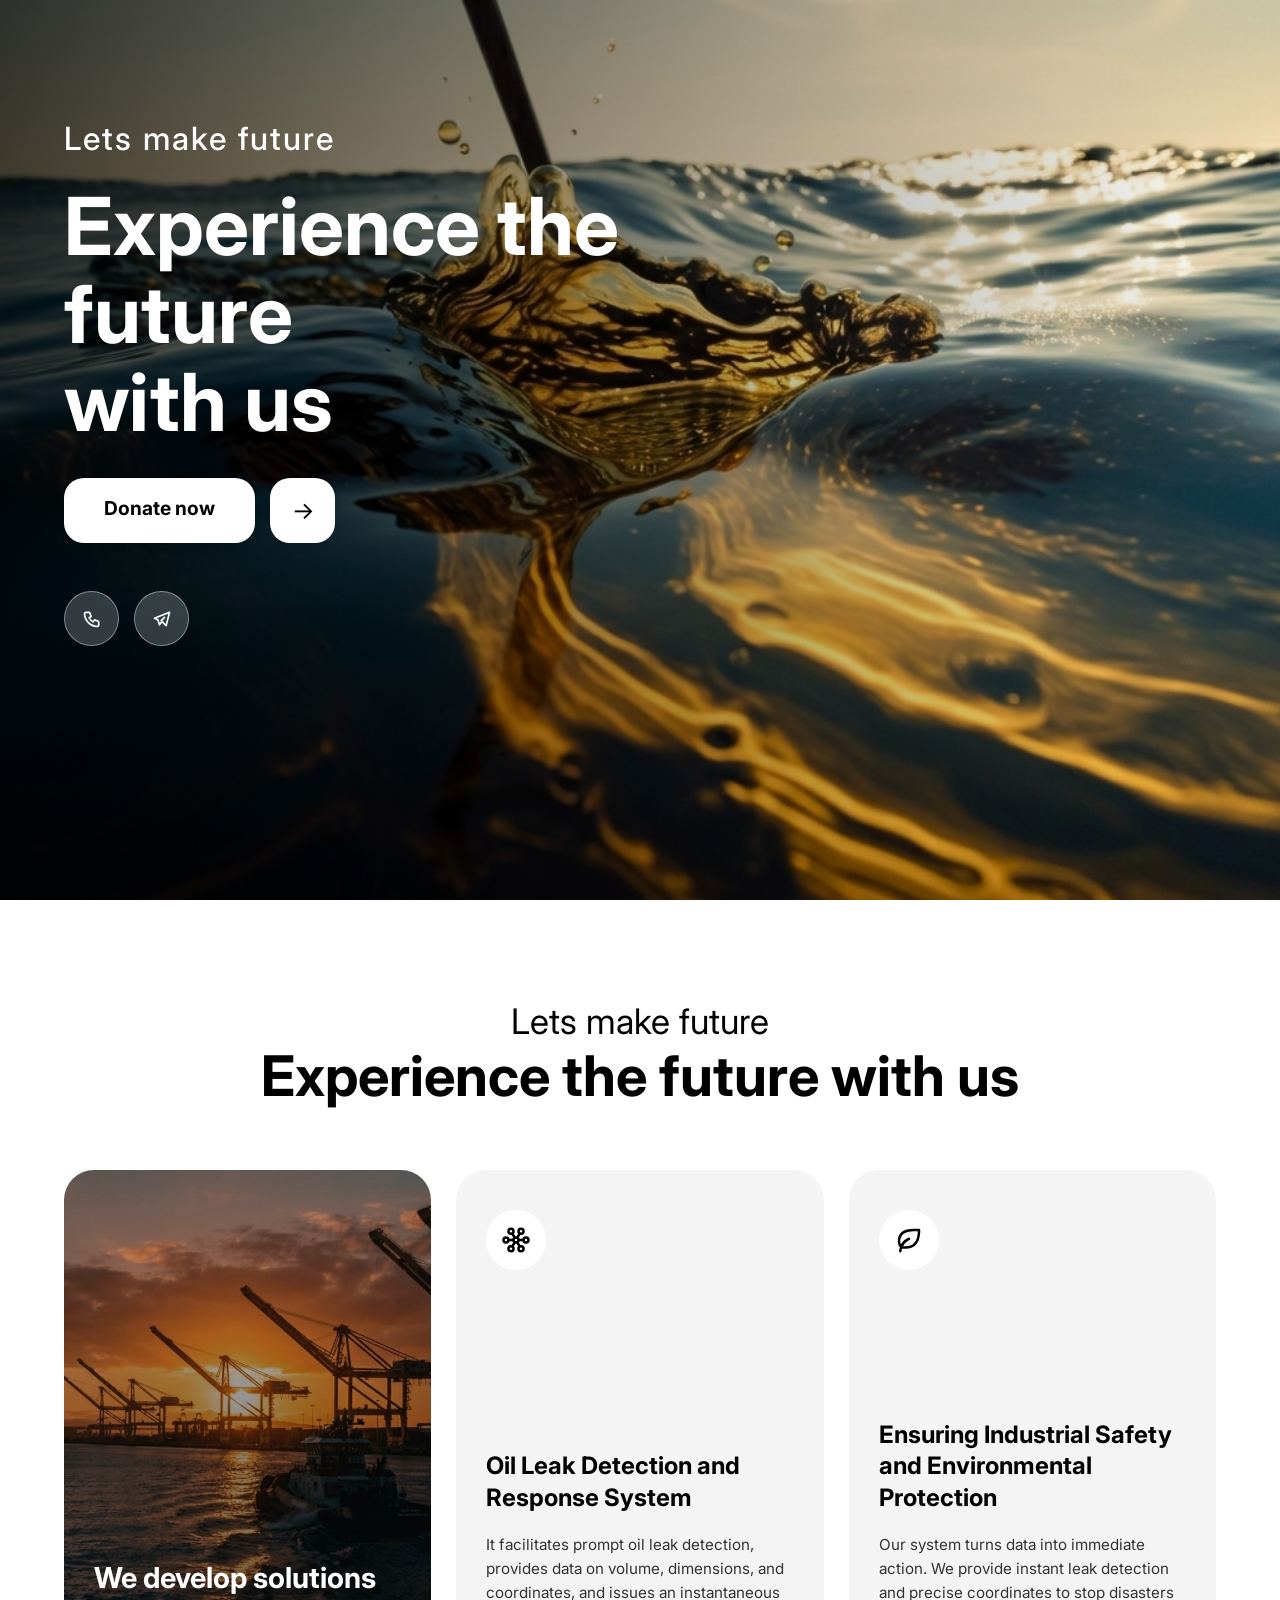
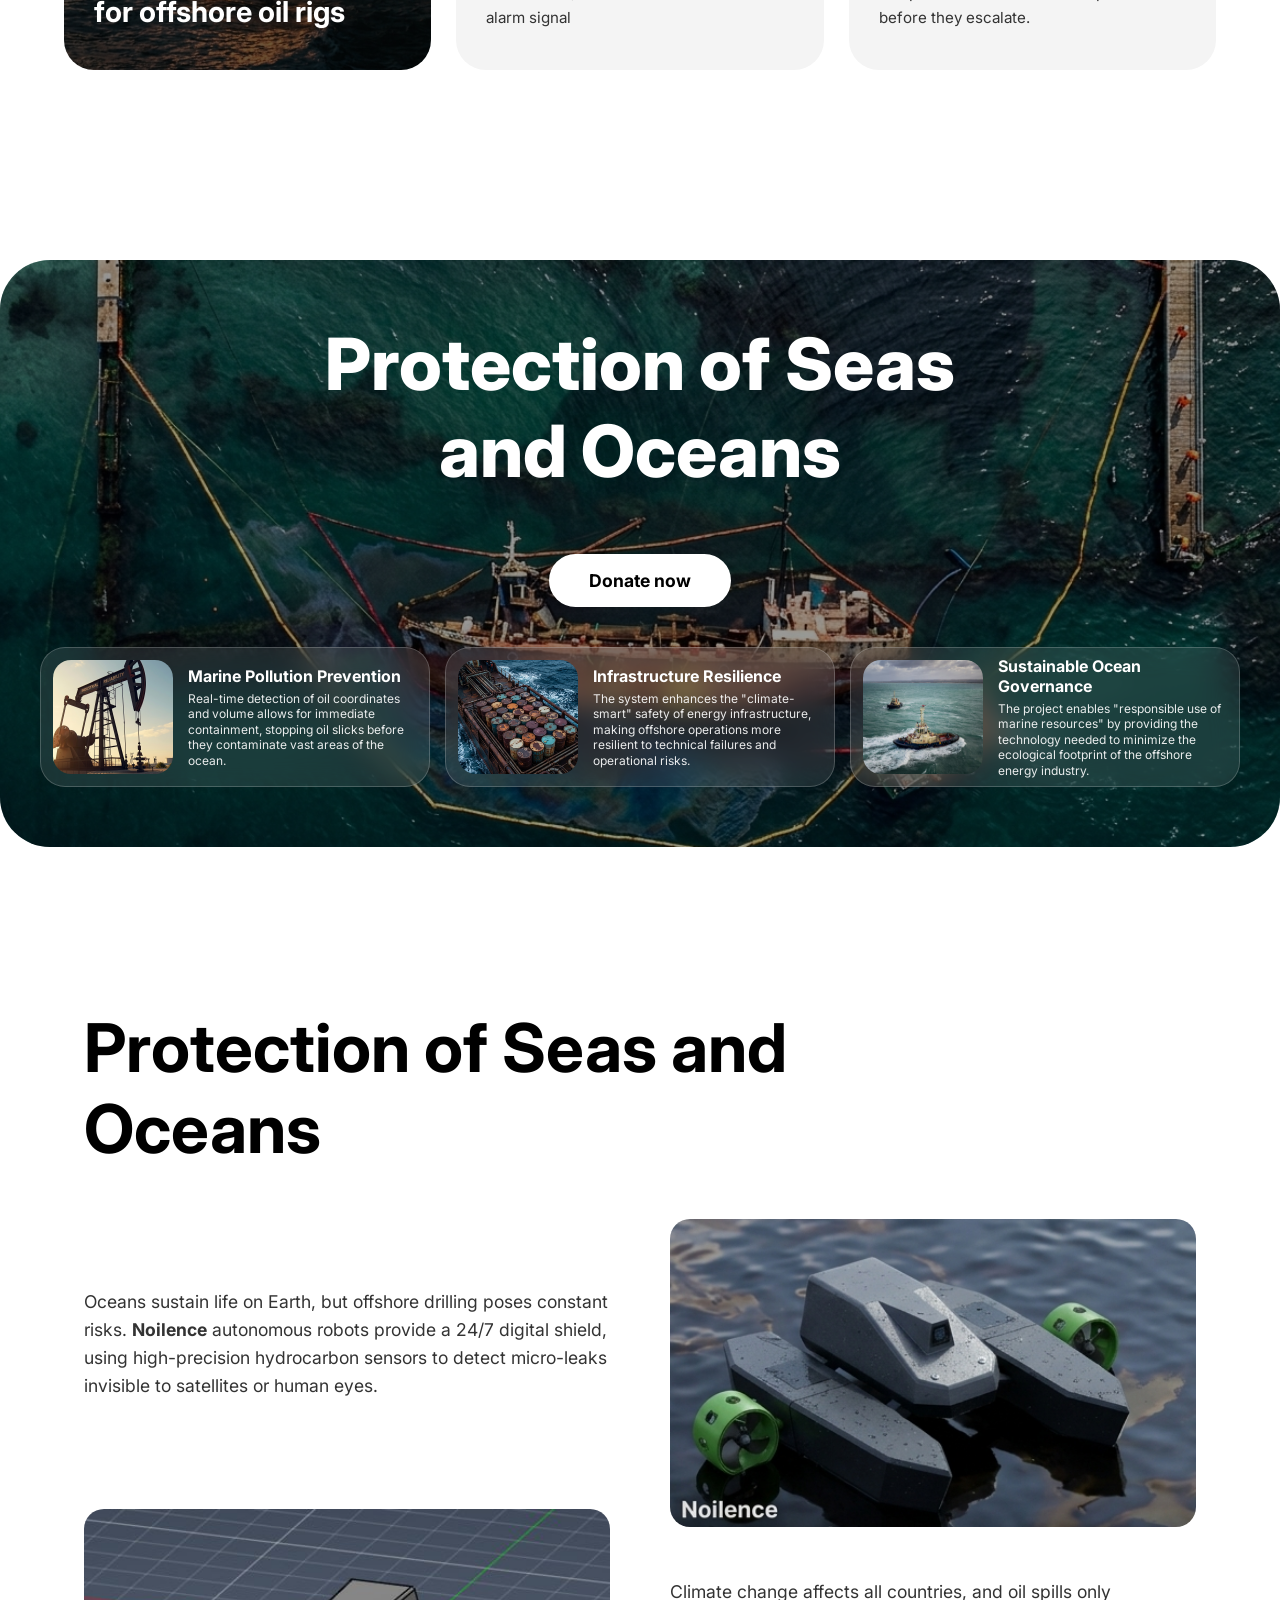
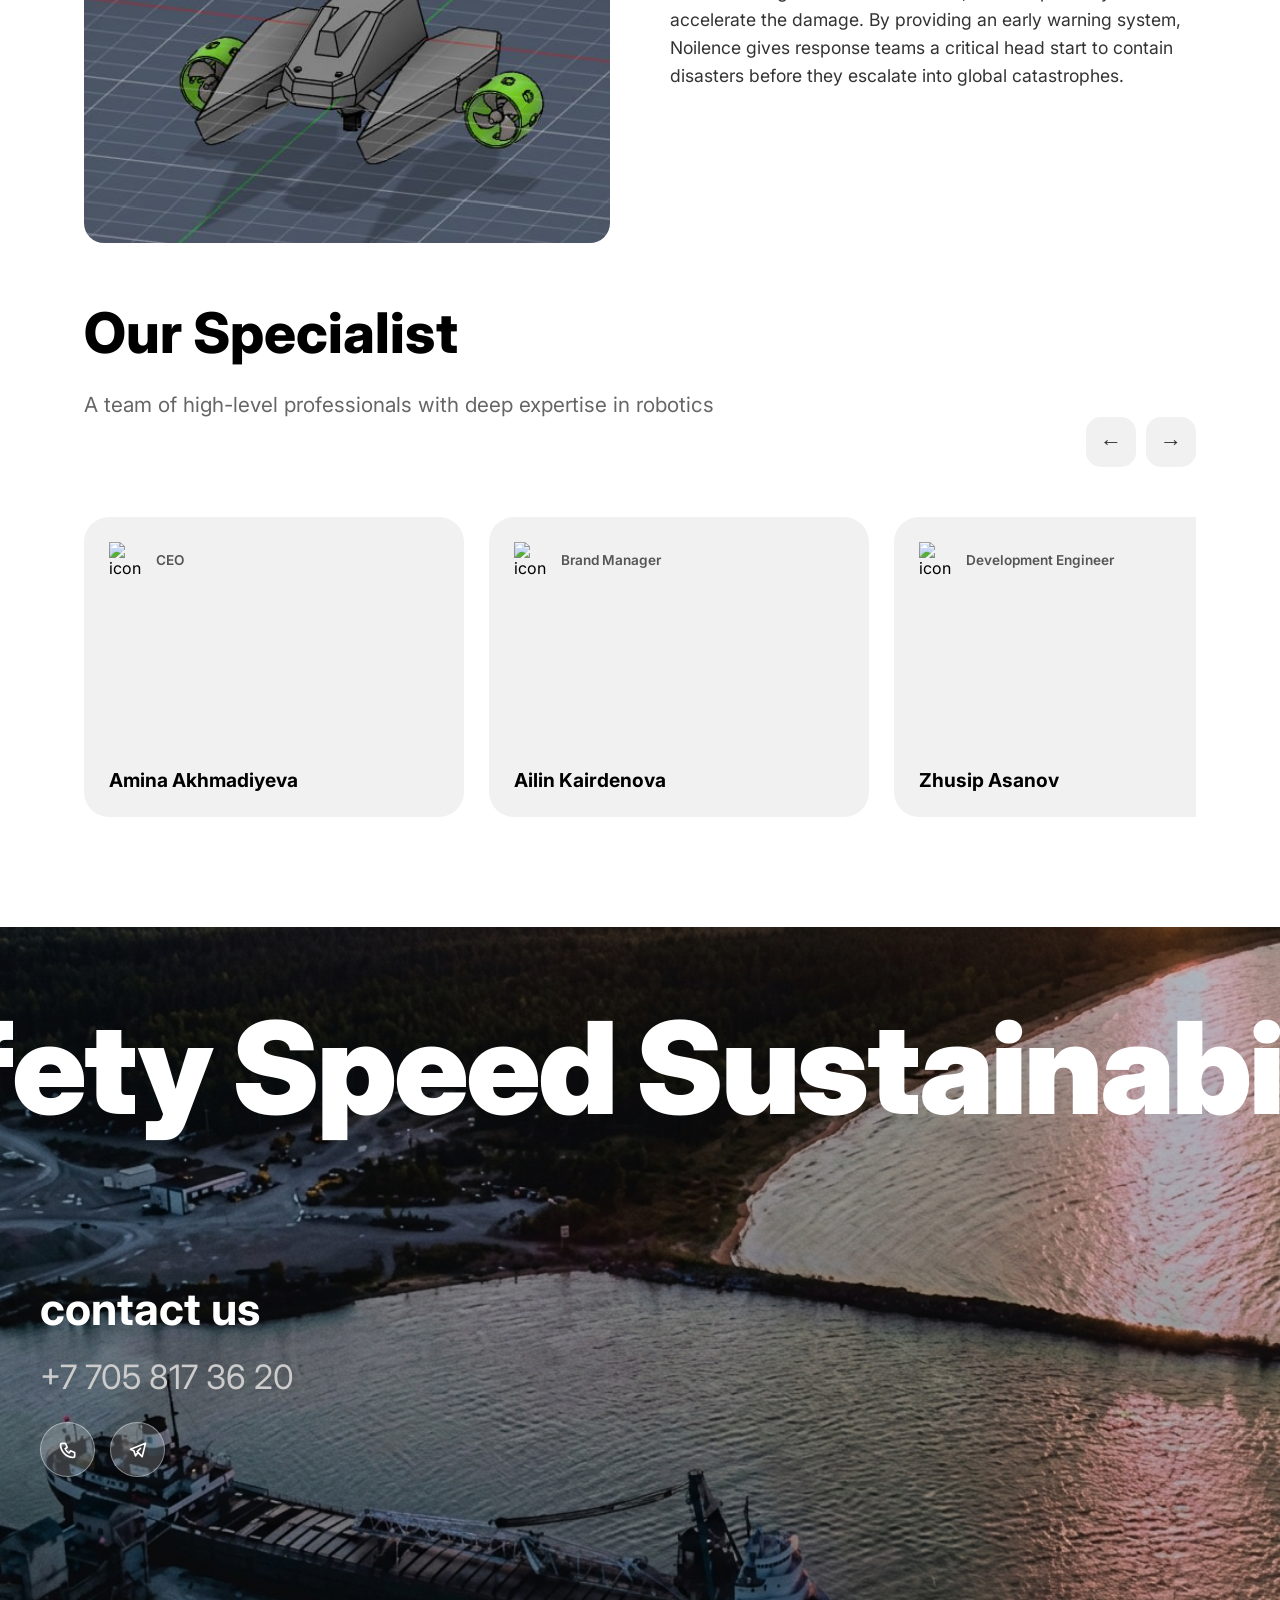
==== commit d7343838: "infocard hide" ====
--- a/index.html
+++ b/index.html
@@ -28,8 +28,7 @@
                 <a href="https://t.me/ammnum" class="icon-link"><img src="images/brand-telegram(1).svg" alt="telegram"><i class="telegram-icon"></i></a>
             </div>
         </div>
-
-        <div class="info-card">
+        <!-- <div class="info-card">
             <div class="card-image"></div>
             <div class="card-text">
                 <p>Preventing explosions and fires on rigs through early warning alerts</p>
@@ -40,7 +39,7 @@
                     </div>
                 </a>
             </div>
-        </div>
+        </div> -->
     </div>
 </section>
 
@@ -106,7 +105,7 @@
 <section class="about-robotics">
     <div class="container">
         
-        <div class="robot-content">
+        <div class="robot-content" >
             <h2 class="main-title">Protection of Seas and <br> Oceans</h2>
             <div class="grid-layout">
                 <div class="text-block">
@@ -122,6 +121,7 @@
                         <img src="images/robot_noilence.png" alt="robot" style="width: 100%; height: auto;">
                     </div>
                 </div>
+                
                 
                 <div class="cards-row">
                     <div class="placeholder-card small" >
--- a/style.css
+++ b/style.css
@@ -91,18 +91,18 @@
     /* 2. Назначаем новый порядок элементам (order) */
     
     /* Первая группа фото (была 2-й в HTML) */
-    .grid-layout .cards-row:nth-of-type(1) {
-        order: 1 !important;
+    .grid-layout .cards-row:nth-of-type(3) {
+        order: 5 !important;
     }
 
     /* Первый блок текста (был 1-м в HTML) */
-    .grid-layout .text-block:nth-of-type(1) {
+    .grid-layout .text-block:nth-of-type(2) {
         order: 2 !important;
         margin-bottom: 20px; /* Отступ перед следующей группой */
     }
 
     /* Вторая группа фото (была 3-й в HTML) */
-    .grid-layout .cards-row:nth-of-type(2) {
+    .grid-layout .cards-row:nth-of-type(1) {
         order: 3 !important;
     }
 
@@ -139,6 +139,7 @@
         text-align: center;
         margin-bottom: 30px !important;
     }
+    
 }
 @media (max-width: 768px) {
     /* 1. Уменьшаем основной заголовок секции */
